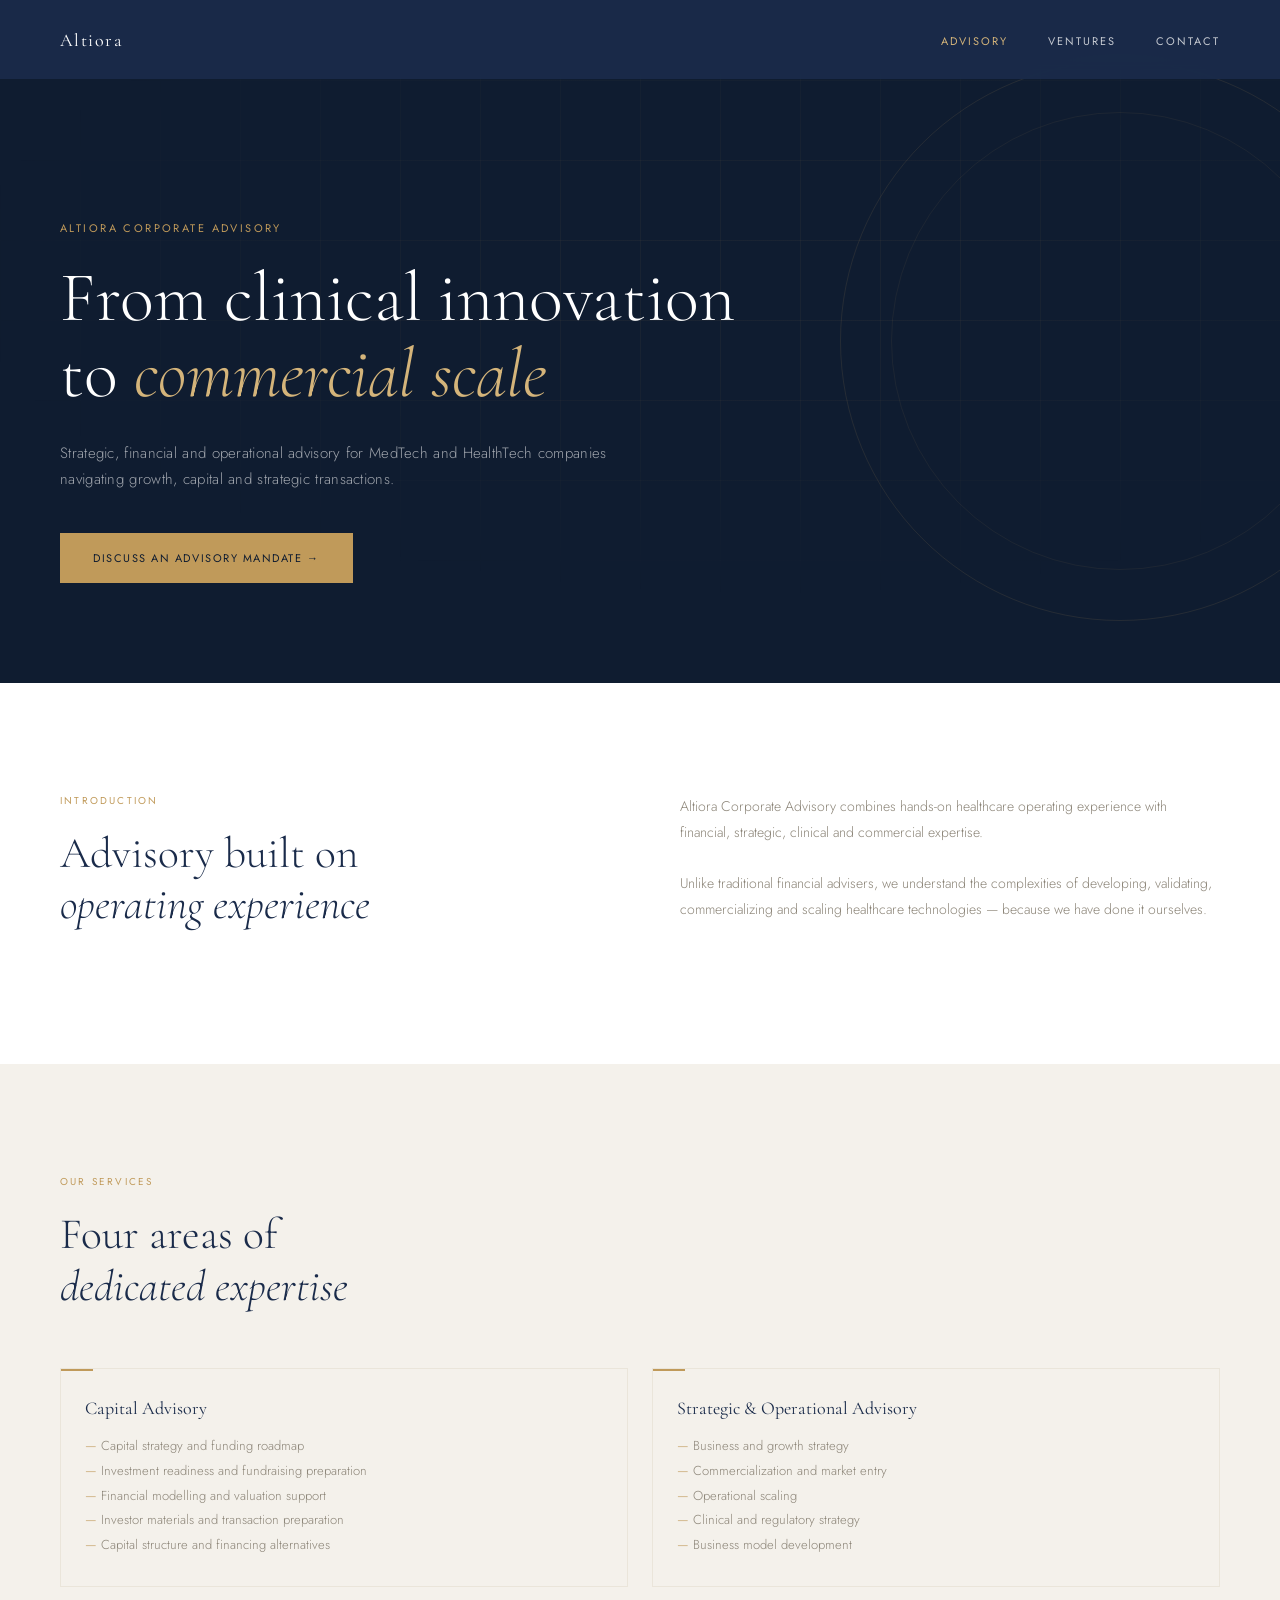
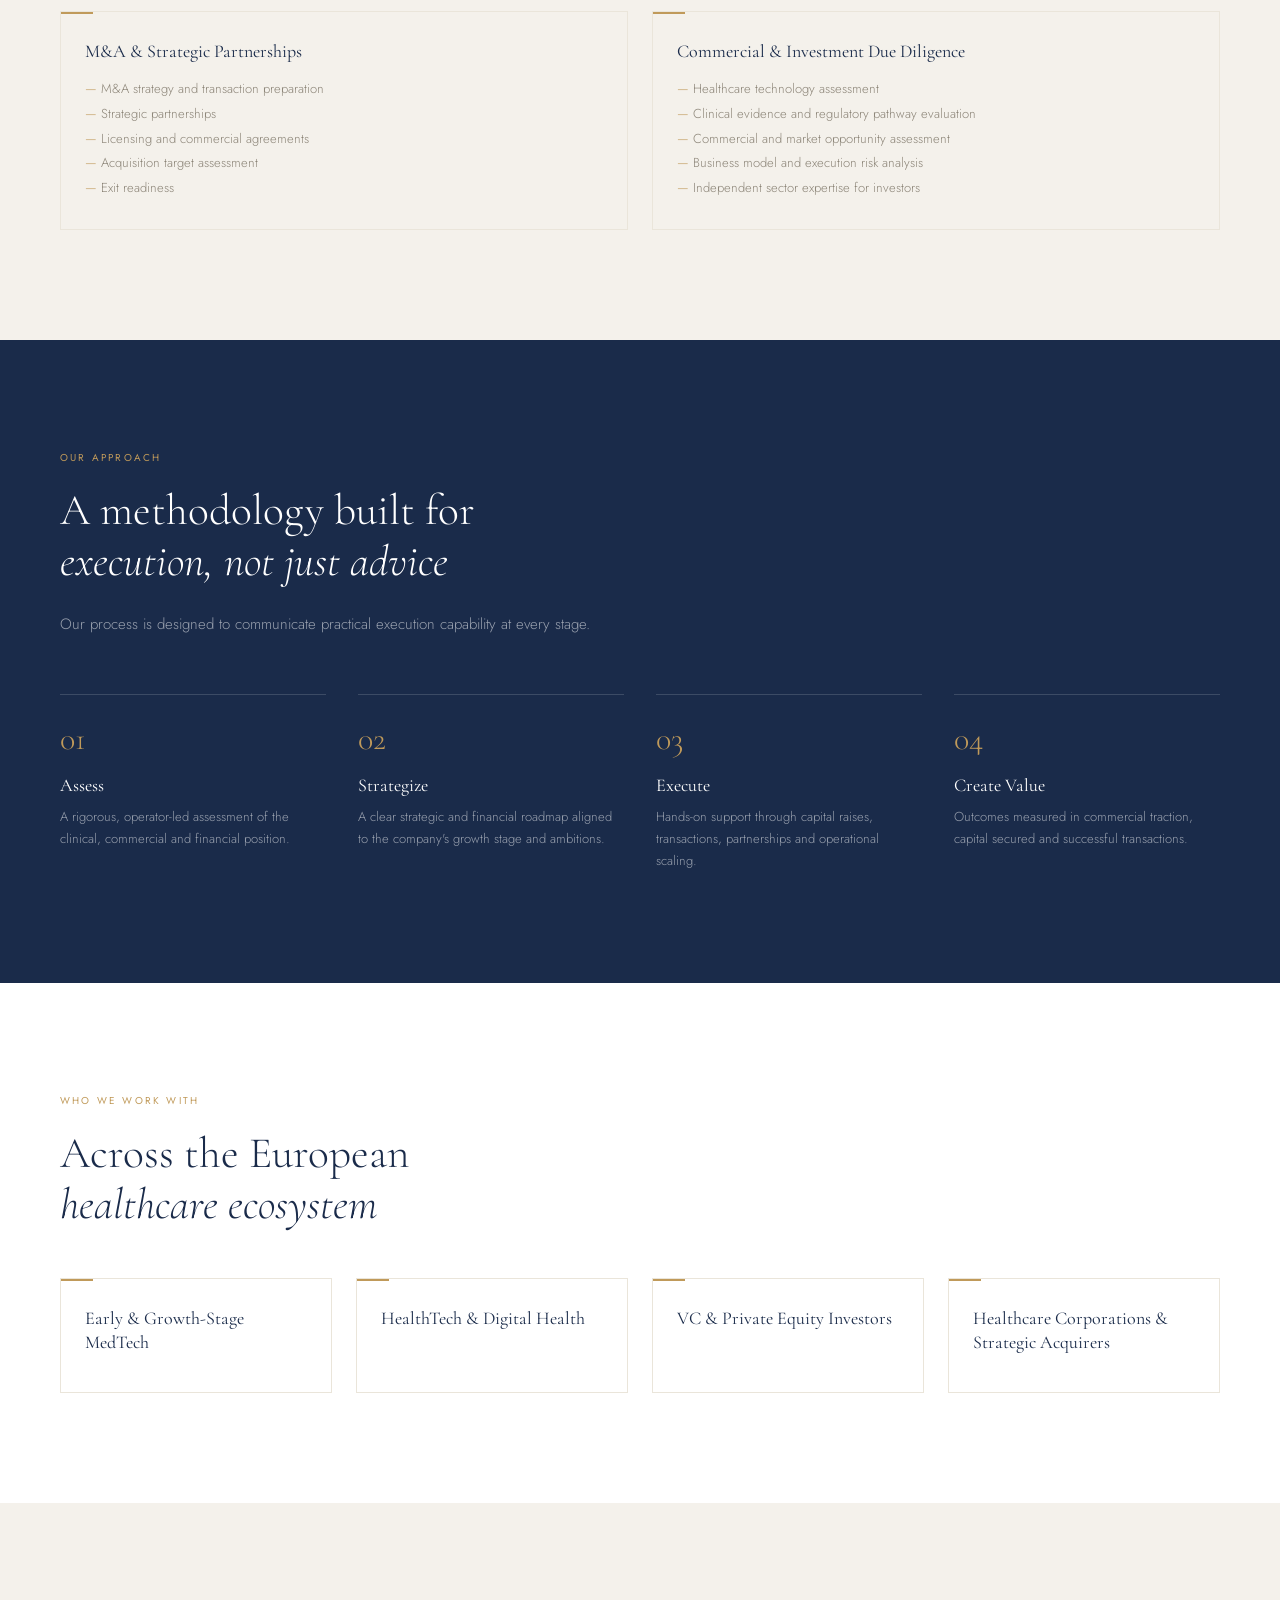
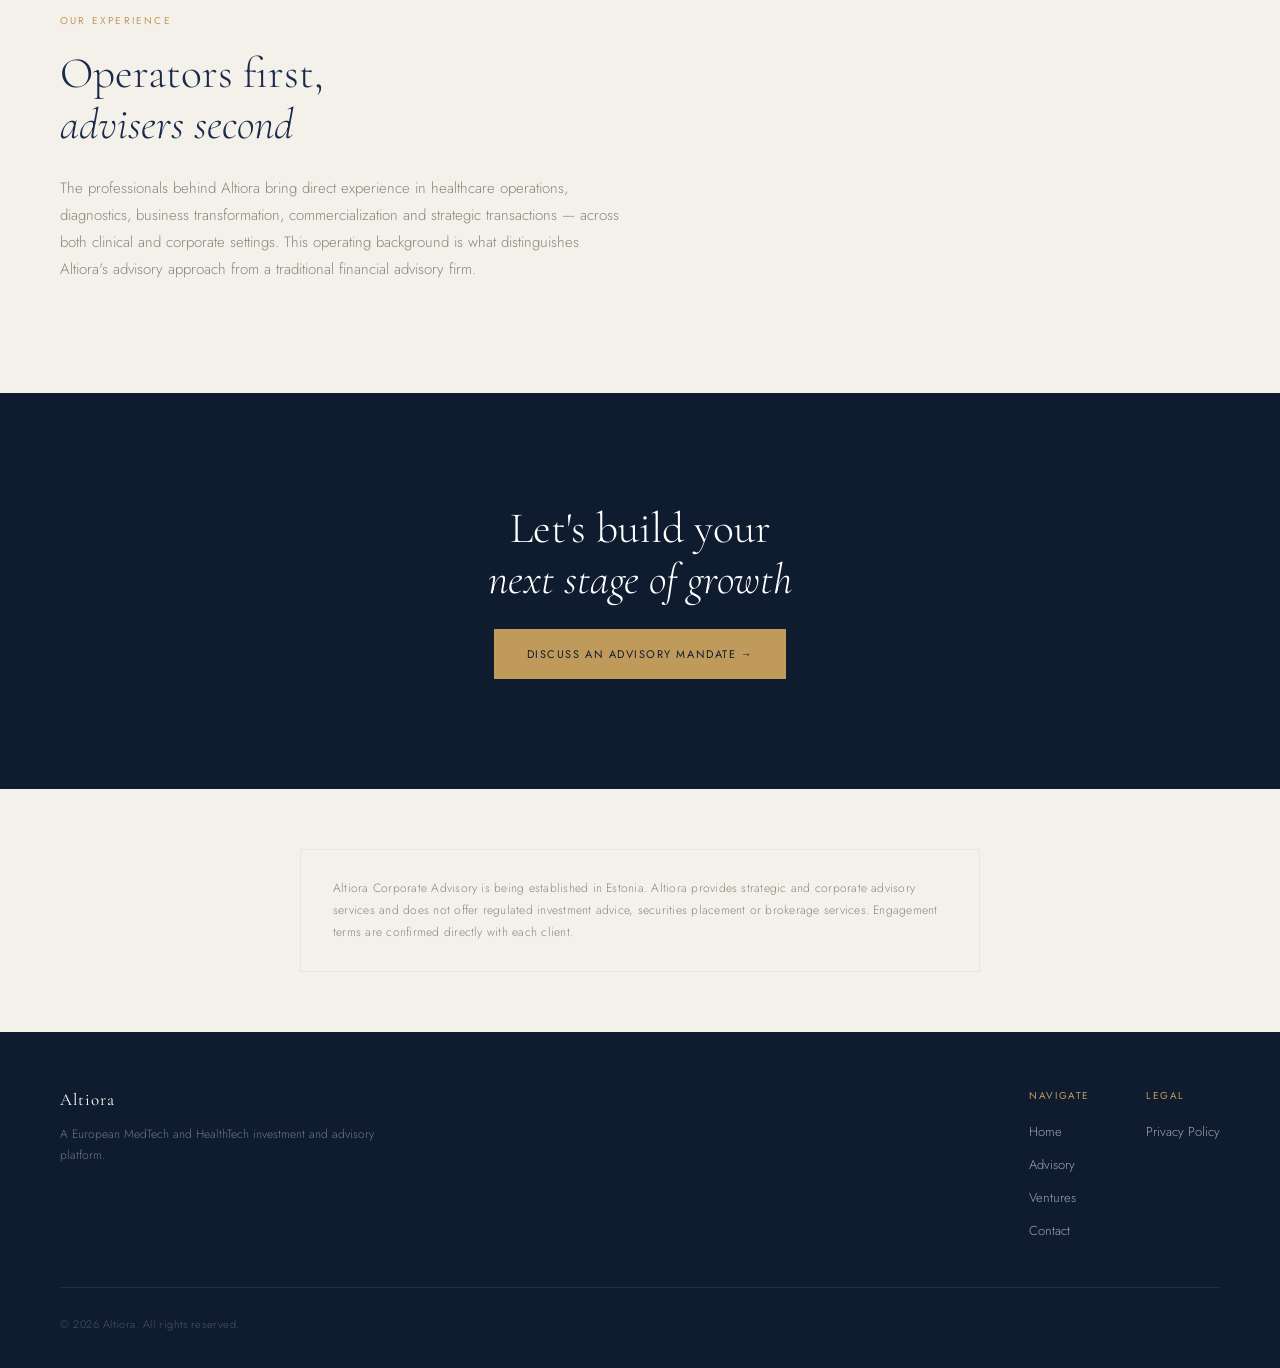
==== advisory/index.html @ f8332849 "Restructure site into unified Altiora platform Transforms the single-page Fund I site into a four-pa" ====
<!DOCTYPE html>
<html lang="en">
<head>
<meta charset="UTF-8">
<meta name="viewport" content="width=device-width, initial-scale=1.0">
<title>Altiora Corporate Advisory — Strategic &amp; Financial Advisory for MedTech</title>
<meta name="description" content="Altiora Corporate Advisory provides strategic, financial and operational advisory to MedTech and HealthTech companies, investors and strategic partners across Europe.">
<meta property="og:title" content="Altiora Corporate Advisory — From Clinical Innovation to Commercial Scale">
<meta property="og:description" content="Strategic, financial and operational advisory for MedTech and HealthTech companies navigating growth, capital and strategic transactions.">
<meta property="og:type" content="website">
<meta property="og:url" content="https://altiora-health.com/advisory/">
<link rel="preconnect" href="https://fonts.googleapis.com">
<link rel="preconnect" href="https://fonts.gstatic.com" crossorigin>
<link href="https://fonts.googleapis.com/css2?family=Cormorant+Garamond:ital,wght@0,300;0,400;0,500;1,300;1,400&family=Jost:wght@300;400;500&display=swap" rel="stylesheet">
<link rel="stylesheet" href="/assets/style.css">
</head>
<body>

<!-- NAV -->
<nav id="nav">
  <a href="/" class="nav-logo">Altiora</a>
  <button class="nav-toggle" id="navToggle" aria-label="Toggle menu" aria-expanded="false">
    <span></span><span></span><span></span>
  </button>
  <ul class="nav-links" id="navLinks">
    <li><a href="/advisory/" class="active">Advisory</a></li>
    <li><a href="/ventures/">Ventures</a></li>
    <li><a href="/contact/">Contact</a></li>
  </ul>
</nav>

<!-- HERO -->
<section class="page-hero">
  <div class="hero-bg-grid"></div>
  <div class="hero-circle"></div>

  <p class="hero-eyebrow">Altiora Corporate Advisory</p>
  <h1 class="hero-title">From clinical innovation<br>to <em>commercial scale</em></h1>
  <p class="hero-subtitle">Strategic, financial and operational advisory for MedTech and HealthTech companies navigating growth, capital and strategic transactions.</p>

  <div class="btn-group fade-up">
    <a href="/contact/?type=advisory" class="btn btn-filled">Discuss an Advisory Mandate →</a>
  </div>
</section>

<!-- INTRO -->
<section id="intro">
  <div class="two-col">
    <div>
      <p class="section-eyebrow fade-up">Introduction</p>
      <h2 class="section-title fade-up">Advisory built on<br><em>operating experience</em></h2>
    </div>
    <div class="fade-up">
      <p style="font-size:14px; font-weight:300; line-height:1.9; color:var(--stone); margin-bottom:24px;">Altiora Corporate Advisory combines hands-on healthcare operating experience with financial, strategic, clinical and commercial expertise.</p>
      <p style="font-size:14px; font-weight:300; line-height:1.9; color:var(--stone);">Unlike traditional financial advisers, we understand the complexities of developing, validating, commercializing and scaling healthcare technologies — because we have done it ourselves.</p>
    </div>
  </div>
</section>

<!-- SERVICES -->
<section id="services" class="section-alt">
  <p class="section-eyebrow fade-up">Our Services</p>
  <h2 class="section-title fade-up">Four areas of<br><em>dedicated expertise</em></h2>

  <div class="cards-grid cols-2" style="margin-top:56px;">
    <div class="card-item fade-up">
      <div class="card-title">Capital Advisory</div>
      <ul class="card-list">
        <li>Capital strategy and funding roadmap</li>
        <li>Investment readiness and fundraising preparation</li>
        <li>Financial modelling and valuation support</li>
        <li>Investor materials and transaction preparation</li>
        <li>Capital structure and financing alternatives</li>
      </ul>
    </div>
    <div class="card-item fade-up">
      <div class="card-title">Strategic &amp; Operational Advisory</div>
      <ul class="card-list">
        <li>Business and growth strategy</li>
        <li>Commercialization and market entry</li>
        <li>Operational scaling</li>
        <li>Clinical and regulatory strategy</li>
        <li>Business model development</li>
      </ul>
    </div>
    <div class="card-item fade-up">
      <div class="card-title">M&amp;A &amp; Strategic Partnerships</div>
      <ul class="card-list">
        <li>M&amp;A strategy and transaction preparation</li>
        <li>Strategic partnerships</li>
        <li>Licensing and commercial agreements</li>
        <li>Acquisition target assessment</li>
        <li>Exit readiness</li>
      </ul>
    </div>
    <div class="card-item fade-up">
      <div class="card-title">Commercial &amp; Investment Due Diligence</div>
      <ul class="card-list">
        <li>Healthcare technology assessment</li>
        <li>Clinical evidence and regulatory pathway evaluation</li>
        <li>Commercial and market opportunity assessment</li>
        <li>Business model and execution risk analysis</li>
        <li>Independent sector expertise for investors</li>
      </ul>
    </div>
  </div>
</section>

<!-- APPROACH -->
<section id="approach" class="section-navy">
  <p class="section-eyebrow fade-up">Our Approach</p>
  <h2 class="section-title fade-up">A methodology built for<br><em>execution, not just advice</em></h2>
  <p class="section-lead fade-up">Our process is designed to communicate practical execution capability at every stage.</p>

  <div class="process-grid">
    <div class="process-step fade-up" style="border-color:rgba(255,255,255,0.15);">
      <span class="process-num">01</span>
      <div class="process-title" style="color:var(--white);">Assess</div>
      <div class="process-body" style="color:rgba(255,255,255,0.55);">A rigorous, operator-led assessment of the clinical, commercial and financial position.</div>
    </div>
    <div class="process-step fade-up" style="border-color:rgba(255,255,255,0.15);">
      <span class="process-num">02</span>
      <div class="process-title" style="color:var(--white);">Strategize</div>
      <div class="process-body" style="color:rgba(255,255,255,0.55);">A clear strategic and financial roadmap aligned to the company's growth stage and ambitions.</div>
    </div>
    <div class="process-step fade-up" style="border-color:rgba(255,255,255,0.15);">
      <span class="process-num">03</span>
      <div class="process-title" style="color:var(--white);">Execute</div>
      <div class="process-body" style="color:rgba(255,255,255,0.55);">Hands-on support through capital raises, transactions, partnerships and operational scaling.</div>
    </div>
    <div class="process-step fade-up" style="border-color:rgba(255,255,255,0.15);">
      <span class="process-num">04</span>
      <div class="process-title" style="color:var(--white);">Create Value</div>
      <div class="process-body" style="color:rgba(255,255,255,0.55);">Outcomes measured in commercial traction, capital secured and successful transactions.</div>
    </div>
  </div>
</section>

<!-- WHO WE WORK WITH -->
<section id="who">
  <p class="section-eyebrow fade-up">Who We Work With</p>
  <h2 class="section-title fade-up">Across the European<br><em>healthcare ecosystem</em></h2>

  <div class="cards-grid cols-4">
    <div class="card-item fade-up">
      <div class="card-title">Early &amp; Growth-Stage MedTech</div>
    </div>
    <div class="card-item fade-up">
      <div class="card-title">HealthTech &amp; Digital Health</div>
    </div>
    <div class="card-item fade-up">
      <div class="card-title">VC &amp; Private Equity Investors</div>
    </div>
    <div class="card-item fade-up">
      <div class="card-title">Healthcare Corporations &amp; Strategic Acquirers</div>
    </div>
  </div>
</section>

<!-- EXPERIENCE -->
<section id="experience" class="section-alt">
  <p class="section-eyebrow fade-up">Our Experience</p>
  <h2 class="section-title fade-up">Operators first,<br><em>advisers second</em></h2>
  <p class="section-lead fade-up" style="margin-bottom:0;">The professionals behind Altiora bring direct experience in healthcare operations, diagnostics, business transformation, commercialization and strategic transactions — across both clinical and corporate settings. This operating background is what distinguishes Altiora's advisory approach from a traditional financial advisory firm.</p>
</section>

<!-- CLOSING CTA -->
<section id="cta" class="section-navy-deep section-head-center">
  <h2 class="section-title fade-up">Let's build your<br><em>next stage of growth</em></h2>
  <div class="fade-up" style="display:flex; justify-content:center; margin-top:8px;">
    <a href="/contact/?type=advisory" class="btn btn-filled">Discuss an Advisory Mandate →</a>
  </div>
</section>

<!-- LEGAL NOTICE -->
<section class="section-alt" style="padding-top:60px; padding-bottom:60px;">
  <div class="notice-box on-light fade-up" style="margin:0 auto;">
    <p>Altiora Corporate Advisory is being established in Estonia. Altiora provides strategic and corporate advisory services and does not offer regulated investment advice, securities placement or brokerage services. Engagement terms are confirmed directly with each client.</p>
  </div>
</section>

<!-- FOOTER -->
<footer>
  <div class="footer-top">
    <div class="footer-brand">
      <a href="/" class="footer-logo">Altiora</a>
      <p class="footer-tagline">A European MedTech and HealthTech investment and advisory platform.</p>
    </div>
    <div class="footer-links">
      <div class="footer-col">
        <h4>Navigate</h4>
        <ul>
          <li><a href="/">Home</a></li>
          <li><a href="/advisory/">Advisory</a></li>
          <li><a href="/ventures/">Ventures</a></li>
          <li><a href="/contact/">Contact</a></li>
        </ul>
      </div>
      <div class="footer-col">
        <h4>Legal</h4>
        <ul>
          <li><a href="/contact/#privacy">Privacy Policy</a></li>
        </ul>
      </div>
    </div>
  </div>
  <div class="footer-bottom">
    <div class="footer-copy">© 2026 Altiora. All rights reserved.</div>
  </div>
</footer>

<script src="/assets/main.js"></script>
</body>
</html>
---- assets/style.css ----
/* ───────────────────────────────────────────────
   ALTIORA — Shared Design System
   Preserved from the original Fund I site.
   Used across all pages: /, /advisory, /ventures, /contact
   ─────────────────────────────────────────────── */

*, *::before, *::after { box-sizing: border-box; margin: 0; padding: 0; }

:root {
  --navy:       #1A2B4A;
  --navy-deep:  #0F1C30;
  --navy-mid:   #243559;
  --gold:       #C09A5A;
  --gold-light: #D4B47A;
  --cream:      #F4F1EB;
  --cream-dark: #EAE5DA;
  --stone:      #8C8578;
  --white:      #FFFFFF;
  --text-body:  #2C2C2A;
}

html { scroll-behavior: smooth; }

body {
  font-family: 'Jost', sans-serif;
  font-weight: 300;
  color: var(--text-body);
  background: var(--white);
  overflow-x: hidden;
}

a { color: inherit; }

/* ─── NAV ─── */
nav {
  position: fixed;
  top: 0; left: 0; right: 0;
  z-index: 100;
  display: flex;
  justify-content: space-between;
  align-items: center;
  padding: 28px 60px;
  background: rgba(26, 43, 74, 0.97);
  backdrop-filter: blur(8px);
  transition: background 0.4s, padding 0.4s;
}
nav.transparent-top { background: transparent; }
nav.transparent-top.scrolled { background: rgba(26, 43, 74, 0.97); }
nav.scrolled {
  padding: 18px 60px;
}
.nav-logo {
  font-family: 'Cormorant Garamond', serif;
  font-weight: 400;
  font-size: 18px;
  letter-spacing: 0.08em;
  color: var(--white);
  text-decoration: none;
  white-space: nowrap;
}
.nav-logo span {
  color: var(--gold);
}
.nav-links {
  display: flex;
  align-items: center;
  gap: 40px;
  list-style: none;
}
.nav-links a {
  font-size: 11px;
  font-weight: 400;
  letter-spacing: 0.18em;
  text-transform: uppercase;
  color: rgba(255,255,255,0.75);
  text-decoration: none;
  transition: color 0.2s;
}
.nav-links a:hover,
.nav-links a.active { color: var(--gold-light); }

.nav-toggle {
  display: none;
  flex-direction: column;
  gap: 5px;
  background: none;
  border: none;
  cursor: pointer;
  padding: 6px;
}
.nav-toggle span {
  width: 22px;
  height: 1px;
  background: var(--white);
  display: block;
}

/* ─── HERO (interior pages) ─── */
.page-hero {
  position: relative;
  background: var(--navy-deep);
  padding: 220px 60px 100px;
  overflow: hidden;
}
.page-hero .hero-bg-grid {
  position: absolute;
  inset: 0;
  background-image:
    linear-gradient(rgba(192,154,90,0.06) 1px, transparent 1px),
    linear-gradient(90deg, rgba(192,154,90,0.06) 1px, transparent 1px);
  background-size: 80px 80px;
  mask-image: radial-gradient(ellipse 80% 60% at 60% 40%, black 20%, transparent 80%);
}
.page-hero .hero-circle {
  position: absolute;
  right: -120px;
  top: 50%;
  transform: translateY(-50%);
  width: 560px;
  height: 560px;
  border-radius: 50%;
  border: 1px solid rgba(192,154,90,0.12);
  pointer-events: none;
}
.page-hero .hero-circle::after {
  content: '';
  position: absolute;
  inset: 50px;
  border-radius: 50%;
  border: 1px solid rgba(192,154,90,0.08);
}

.hero-eyebrow {
  position: relative;
  font-size: 11px;
  font-weight: 400;
  letter-spacing: 0.22em;
  text-transform: uppercase;
  color: var(--gold);
  margin-bottom: 24px;
}

.hero-title {
  position: relative;
  font-family: 'Cormorant Garamond', serif;
  font-weight: 300;
  font-size: clamp(44px, 5.5vw, 80px);
  line-height: 1.08;
  color: var(--white);
  max-width: 820px;
  margin-bottom: 28px;
}
.hero-title em {
  font-style: italic;
  color: var(--gold-light);
}

.hero-subtitle {
  position: relative;
  font-size: 15px;
  font-weight: 300;
  letter-spacing: 0.02em;
  line-height: 1.75;
  color: rgba(255,255,255,0.6);
  max-width: 560px;
  margin-bottom: 40px;
}

.hero-stats {
  position: relative;
  display: flex;
  gap: 48px;
  flex-wrap: wrap;
  border-top: 1px solid rgba(255,255,255,0.1);
  padding-top: 36px;
  max-width: 640px;
}
.stat-num {
  font-family: 'Cormorant Garamond', serif;
  font-weight: 400;
  font-size: 26px;
  color: var(--white);
  letter-spacing: 0.02em;
}
.stat-label {
  font-size: 10px;
  font-weight: 400;
  letter-spacing: 0.16em;
  text-transform: uppercase;
  color: var(--gold);
  margin-top: 4px;
}

/* ─── FULLSCREEN HOME HERO ─── */
#hero {
  position: relative;
  background: var(--navy-deep);
  overflow: hidden;
}
#hero.full {
  height: 100vh;
  min-height: 680px;
  display: flex;
  flex-direction: column;
  justify-content: flex-end;
  padding: 0 60px 80px;
}
#hero .hero-bg-grid {
  position: absolute;
  inset: 0;
  background-image:
    linear-gradient(rgba(192,154,90,0.06) 1px, transparent 1px),
    linear-gradient(90deg, rgba(192,154,90,0.06) 1px, transparent 1px);
  background-size: 80px 80px;
  mask-image: radial-gradient(ellipse 80% 60% at 60% 40%, black 20%, transparent 80%);
}
#hero .hero-circle {
  position: absolute;
  right: -120px;
  top: 50%;
  transform: translateY(-50%);
  width: 680px;
  height: 680px;
  border-radius: 50%;
  border: 1px solid rgba(192,154,90,0.12);
  pointer-events: none;
}
#hero .hero-circle::after {
  content: '';
  position: absolute;
  inset: 60px;
  border-radius: 50%;
  border: 1px solid rgba(192,154,90,0.08);
}
#hero.full .hero-eyebrow,
#hero.full .hero-title,
#hero.full .hero-subtitle,
#hero.full .btn-group { position: relative; }
.hero-scroll {
  position: absolute;
  bottom: 36px;
  right: 60px;
  display: flex;
  align-items: center;
  gap: 12px;
  font-size: 10px;
  letter-spacing: 0.18em;
  text-transform: uppercase;
  color: rgba(255,255,255,0.35);
  writing-mode: vertical-rl;
}
.hero-scroll::before {
  content: '';
  display: block;
  width: 1px;
  height: 48px;
  background: var(--gold);
  opacity: 0.4;
}

/* ─── BUTTONS ─── */
.btn-group {
  position: relative;
  display: flex;
  gap: 20px;
  flex-wrap: wrap;
}
.btn {
  display: inline-flex;
  align-items: center;
  gap: 10px;
  padding: 16px 32px;
  font-family: 'Jost', sans-serif;
  font-size: 11px;
  font-weight: 400;
  letter-spacing: 0.14em;
  text-transform: uppercase;
  text-decoration: none;
  border: 1px solid var(--gold);
  transition: background 0.25s, color 0.25s, border-color 0.25s;
  cursor: pointer;
  background: transparent;
}
.btn-filled {
  background: var(--gold);
  color: var(--navy-deep);
}
.btn-filled:hover { background: var(--gold-light); }
.btn-outline {
  color: var(--white);
}
.btn-outline:hover { background: rgba(192,154,90,0.12); }
.btn-dark {
  border-color: var(--navy);
  color: var(--navy);
}
.btn-dark:hover { background: var(--navy); color: var(--white); }

/* ─── SECTIONS ─── */
section {
  padding: 110px 60px;
}
.section-alt { background: var(--cream); }
.section-navy { background: var(--navy); color: var(--white); }
.section-navy-deep { background: var(--navy-deep); color: var(--white); }
.section-navy .section-title,
.section-navy-deep .section-title { color: var(--white); }
.section-navy .section-lead,
.section-navy-deep .section-lead { color: rgba(255,255,255,0.55); }

.section-eyebrow {
  font-size: 10px;
  font-weight: 400;
  letter-spacing: 0.22em;
  text-transform: uppercase;
  color: var(--gold);
  margin-bottom: 20px;
}

.section-title {
  font-family: 'Cormorant Garamond', serif;
  font-weight: 300;
  font-size: clamp(32px, 3.4vw, 50px);
  line-height: 1.18;
  color: var(--navy);
  max-width: 720px;
  margin-bottom: 24px;
}
.section-title em { font-style: italic; }

.section-lead {
  font-size: 15px;
  font-weight: 300;
  line-height: 1.8;
  color: var(--stone);
  max-width: 560px;
  margin-bottom: 56px;
}

.section-head-center { text-align: center; }
.section-head-center .section-title,
.section-head-center .section-lead {
  margin-left: auto;
  margin-right: auto;
}

/* ─── TWO-COL LAYOUT ─── */
.two-col {
  display: grid;
  grid-template-columns: 1fr 1fr;
  gap: 80px;
  align-items: start;
}

/* ─── GOLD RULE ─── */
.gold-rule {
  width: 40px;
  height: 1px;
  background: var(--gold);
  margin-bottom: 40px;
}

/* ─── PILLARS (3-up dark grid) ─── */
.pillars-grid {
  display: grid;
  grid-template-columns: repeat(3, 1fr);
  gap: 1px;
  background: rgba(255,255,255,0.1);
  margin-top: 60px;
  border: 1px solid rgba(255,255,255,0.1);
}
.pillar {
  padding: 40px 32px;
  background: var(--navy);
  transition: background 0.3s;
}
.pillar:hover { background: var(--navy-mid); }
.pillar-num {
  font-family: 'Cormorant Garamond', serif;
  font-size: 11px;
  font-weight: 400;
  letter-spacing: 0.2em;
  color: var(--gold);
  margin-bottom: 20px;
}
.pillar-title {
  font-family: 'Cormorant Garamond', serif;
  font-weight: 400;
  font-size: 20px;
  color: var(--white);
  margin-bottom: 12px;
  line-height: 1.3;
}
.pillar-body {
  font-size: 13px;
  font-weight: 300;
  line-height: 1.75;
  color: rgba(255,255,255,0.5);
}

/* ─── LIGHT CARDS GRID (themes etc) ─── */
.cards-grid {
  display: grid;
  grid-template-columns: repeat(5, 1fr);
  gap: 24px;
  margin-top: 48px;
}
.cards-grid.cols-2 { grid-template-columns: repeat(2, 1fr); }
.cards-grid.cols-3 { grid-template-columns: repeat(3, 1fr); }
.cards-grid.cols-4 { grid-template-columns: repeat(4, 1fr); }
.card-item {
  padding: 28px 24px;
  border: 1px solid var(--cream-dark);
  position: relative;
}
.card-item::before {
  content: '';
  position: absolute;
  top: 0; left: 0;
  width: 32px;
  height: 2px;
  background: var(--gold);
}
.card-title {
  font-family: 'Cormorant Garamond', serif;
  font-weight: 400;
  font-size: 18px;
  color: var(--navy);
  line-height: 1.3;
  margin-bottom: 10px;
}
.card-body {
  font-size: 13px;
  font-weight: 300;
  line-height: 1.7;
  color: var(--stone);
}
.card-list {
  list-style: none;
  margin-top: 14px;
}
.card-list li {
  font-size: 13px;
  font-weight: 300;
  line-height: 1.9;
  color: var(--stone);
  padding-left: 16px;
  position: relative;
}
.card-list li::before {
  content: '—';
  position: absolute;
  left: 0;
  color: var(--gold);
}

/* ─── BUSINESS SPLIT CARDS (home) ─── */
.business-split {
  display: grid;
  grid-template-columns: 1fr 1fr;
  gap: 1px;
  background: var(--cream-dark);
  margin-top: 60px;
  border: 1px solid var(--cream-dark);
}
.business-card {
  background: var(--white);
  padding: 56px 48px;
  display: flex;
  flex-direction: column;
}
.business-card.dark {
  background: var(--navy);
  color: var(--white);
}
.business-tag {
  font-size: 10px;
  font-weight: 400;
  letter-spacing: 0.2em;
  text-transform: uppercase;
  color: var(--gold);
  margin-bottom: 20px;
}
.business-title {
  font-family: 'Cormorant Garamond', serif;
  font-weight: 400;
  font-size: 30px;
  color: var(--navy);
  margin-bottom: 18px;
  line-height: 1.2;
}
.business-card.dark .business-title { color: var(--white); }
.business-body {
  font-size: 14px;
  font-weight: 300;
  line-height: 1.85;
  color: var(--stone);
  margin-bottom: 32px;
  flex-grow: 1;
}
.business-card.dark .business-body { color: rgba(255,255,255,0.6); }
.business-link {
  font-size: 11px;
  font-weight: 400;
  letter-spacing: 0.14em;
  text-transform: uppercase;
  color: var(--navy);
  text-decoration: none;
  display: inline-flex;
  align-items: center;
  gap: 8px;
  border-bottom: 1px solid var(--gold);
  padding-bottom: 6px;
  width: fit-content;
  transition: gap 0.25s, color 0.25s;
}
.business-link:hover { gap: 14px; color: var(--gold); }
.business-card.dark .business-link { color: var(--white); }
.business-card.dark .business-link:hover { color: var(--gold-light); }

/* ─── STAKEHOLDER LIST ─── */
.stakeholder-grid {
  display: grid;
  grid-template-columns: repeat(2, 1fr);
  gap: 1px;
  background: rgba(255,255,255,0.1);
  margin-top: 56px;
  border: 1px solid rgba(255,255,255,0.1);
}
.stakeholder-item {
  padding: 32px 36px;
  background: var(--navy-deep);
  display: flex;
  align-items: center;
  gap: 20px;
}
.stakeholder-num {
  font-family: 'Cormorant Garamond', serif;
  font-size: 22px;
  font-weight: 300;
  color: var(--gold);
  flex-shrink: 0;
}
.stakeholder-label {
  font-size: 14px;
  font-weight: 300;
  color: rgba(255,255,255,0.8);
  line-height: 1.5;
}

/* ─── PROCESS STEPS ─── */
.process-grid {
  display: grid;
  grid-template-columns: repeat(4, 1fr);
  gap: 32px;
  margin-top: 56px;
}
.process-step {
  position: relative;
  padding-top: 24px;
  border-top: 1px solid var(--cream-dark);
}
.process-num {
  font-family: 'Cormorant Garamond', serif;
  font-size: 32px;
  font-weight: 300;
  color: var(--gold);
  margin-bottom: 16px;
  display: block;
}
.process-title {
  font-family: 'Cormorant Garamond', serif;
  font-size: 18px;
  font-weight: 400;
  color: var(--navy);
  margin-bottom: 10px;
}
.process-body {
  font-size: 13px;
  font-weight: 300;
  line-height: 1.7;
  color: var(--stone);
}

/* ─── TERMS TABLE ─── */
.terms-table {
  width: 100%;
  max-width: 680px;
  border-collapse: collapse;
  margin-top: 48px;
}
.terms-table tr {
  border-bottom: 1px solid rgba(255,255,255,0.08);
}
.terms-table tr:first-child {
  border-top: 1px solid rgba(255,255,255,0.08);
}
.terms-table td {
  padding: 18px 0;
  font-size: 14px;
  font-weight: 300;
  vertical-align: top;
}
.terms-table td:first-child {
  width: 44%;
  font-size: 10px;
  letter-spacing: 0.16em;
  text-transform: uppercase;
  color: var(--gold);
  padding-right: 32px;
}
.terms-table td:last-child {
  color: rgba(255,255,255,0.8);
  letter-spacing: 0.02em;
}

/* ─── NOTICE BOX ─── */
.notice-box {
  margin-top: 40px;
  padding: 28px 32px;
  border: 1px solid rgba(255,255,255,0.15);
  background: rgba(255,255,255,0.03);
  max-width: 680px;
}
.notice-box p {
  font-size: 12px;
  font-weight: 300;
  line-height: 1.8;
  color: rgba(255,255,255,0.55);
  letter-spacing: 0.02em;
}
.notice-box.on-light {
  border-color: var(--cream-dark);
  background: var(--cream);
}
.notice-box.on-light p { color: var(--stone); }

/* ─── CONTACT BLOCK ─── */
.contact-block {
  display: inline-block;
  margin-top: 16px;
  padding: 40px 60px;
  background: var(--navy);
  text-align: left;
}
.contact-name {
  font-family: 'Cormorant Garamond', serif;
  font-size: 22px;
  font-weight: 400;
  color: var(--white);
  margin-bottom: 4px;
}
.contact-role {
  font-size: 11px;
  font-weight: 400;
  letter-spacing: 0.16em;
  text-transform: uppercase;
  color: var(--gold);
  margin-bottom: 20px;
}
.contact-detail {
  font-size: 13px;
  font-weight: 300;
  color: rgba(255,255,255,0.6);
  line-height: 2;
}
.contact-detail a {
  color: var(--gold-light);
  text-decoration: none;
  transition: color 0.2s;
}
.contact-detail a:hover { color: var(--white); }

.contact-note {
  margin-top: 40px;
  font-size: 11px;
  font-weight: 300;
  letter-spacing: 0.05em;
  color: var(--stone);
  font-style: italic;
}

/* ─── CONTACT FORM ─── */
.form-wrap {
  max-width: 640px;
  margin: 0 auto;
}
.enquiry-types {
  display: grid;
  grid-template-columns: repeat(3, 1fr);
  gap: 14px;
  margin-bottom: 40px;
}
.enquiry-option {
  position: relative;
}
.enquiry-option input {
  position: absolute;
  opacity: 0;
  inset: 0;
  cursor: pointer;
  margin: 0;
}
.enquiry-option label {
  display: block;
  padding: 20px 16px;
  text-align: center;
  border: 1px solid var(--cream-dark);
  font-size: 12px;
  font-weight: 400;
  letter-spacing: 0.04em;
  color: var(--navy);
  cursor: pointer;
  transition: border-color 0.2s, background 0.2s;
}
.enquiry-option input:checked + label {
  border-color: var(--gold);
  background: var(--cream);
  color: var(--navy);
}
.enquiry-option input:focus-visible + label {
  outline: 2px solid var(--gold);
  outline-offset: 2px;
}

.form-row { margin-bottom: 26px; text-align: left; }
.form-row label {
  display: block;
  font-size: 11px;
  font-weight: 400;
  letter-spacing: 0.1em;
  text-transform: uppercase;
  color: var(--stone);
  margin-bottom: 10px;
}
.form-row input,
.form-row textarea {
  width: 100%;
  border: none;
  border-bottom: 1px solid var(--cream-dark);
  background: transparent;
  padding: 10px 2px;
  font-family: 'Jost', sans-serif;
  font-size: 15px;
  font-weight: 300;
  color: var(--text-body);
  transition: border-color 0.2s;
}
.form-row textarea { resize: vertical; min-height: 100px; }
.form-row input:focus,
.form-row textarea:focus {
  outline: none;
  border-color: var(--gold);
}
.form-row.has-error input,
.form-row.has-error textarea { border-color: #B3402C; }
.form-error {
  display: none;
  font-size: 11px;
  color: #B3402C;
  margin-top: 8px;
  letter-spacing: 0.02em;
}
.form-row.has-error .form-error { display: block; }

.form-honeypot { position: absolute; left: -9999px; opacity: 0; height: 0; }

.form-privacy {
  font-size: 11px;
  font-weight: 300;
  line-height: 1.8;
  color: var(--stone);
  margin: 28px 0 36px;
}

.form-status {
  display: none;
  margin-top: 28px;
  padding: 20px 24px;
  font-size: 13px;
  font-weight: 300;
  line-height: 1.7;
}
.form-status.success {
  display: block;
  background: var(--cream);
  border: 1px solid var(--gold);
  color: var(--navy);
}
.form-status.error {
  display: block;
  background: #FBEAE6;
  border: 1px solid #B3402C;
  color: #7A2B1C;
}

/* ─── FOOTER ─── */
footer {
  background: var(--navy-deep);
  padding: 56px 60px 36px;
}
.footer-top {
  display: flex;
  justify-content: space-between;
  align-items: flex-start;
  flex-wrap: wrap;
  gap: 40px;
  padding-bottom: 36px;
  border-bottom: 1px solid rgba(255,255,255,0.08);
  margin-bottom: 28px;
}
.footer-brand {
  max-width: 320px;
}
.footer-logo {
  font-family: 'Cormorant Garamond', serif;
  font-size: 17px;
  font-weight: 400;
  color: var(--white);
  letter-spacing: 0.06em;
  text-decoration: none;
  display: inline-block;
  margin-bottom: 14px;
}
.footer-logo span { color: var(--gold); }
.footer-tagline {
  font-size: 12px;
  font-weight: 300;
  line-height: 1.7;
  color: rgba(255,255,255,0.4);
}
.footer-links {
  display: flex;
  gap: 56px;
  flex-wrap: wrap;
}
.footer-col h4 {
  font-size: 10px;
  font-weight: 400;
  letter-spacing: 0.16em;
  text-transform: uppercase;
  color: var(--gold);
  margin-bottom: 16px;
}
.footer-col ul { list-style: none; }
.footer-col li { margin-bottom: 10px; }
.footer-col a {
  font-size: 13px;
  font-weight: 300;
  color: rgba(255,255,255,0.6);
  text-decoration: none;
  transition: color 0.2s;
}
.footer-col a:hover { color: var(--gold-light); }

.footer-bottom {
  display: flex;
  justify-content: space-between;
  align-items: center;
  flex-wrap: wrap;
  gap: 12px;
}
.footer-copy {
  font-size: 11px;
  font-weight: 300;
  color: rgba(255,255,255,0.25);
  letter-spacing: 0.05em;
}
.footer-conf {
  font-size: 10px;
  font-weight: 300;
  letter-spacing: 0.12em;
  text-transform: uppercase;
  color: rgba(192,154,90,0.4);
  text-align: right;
}

/* ─── ANIMATIONS ─── */
.fade-up {
  opacity: 0;
  transform: translateY(28px);
  transition: opacity 0.7s ease, transform 0.7s ease;
}
.fade-up.visible {
  opacity: 1;
  transform: none;
}
.fade-up:nth-child(2) { transition-delay: 0.1s; }
.fade-up:nth-child(3) { transition-delay: 0.2s; }
.fade-up:nth-child(4) { transition-delay: 0.3s; }
.fade-up:nth-child(5) { transition-delay: 0.4s; }

/* ─── RESPONSIVE ─── */
@media (max-width: 980px) {
  .two-col { grid-template-columns: 1fr; gap: 48px; }
  .pillars-grid { grid-template-columns: 1fr; }
  .cards-grid { grid-template-columns: 1fr 1fr; }
  .cards-grid.cols-4 { grid-template-columns: 1fr 1fr; }
  .business-split { grid-template-columns: 1fr; }
  .stakeholder-grid { grid-template-columns: 1fr; }
  .process-grid { grid-template-columns: 1fr 1fr; }
  .footer-links { gap: 36px; }
}
@media (max-width: 900px) {
  nav, section, footer { padding-left: 28px; padding-right: 28px; }
  .page-hero { padding: 160px 28px 72px; }
  #hero.full { padding: 0 28px 64px; }
  .hero-stats { gap: 28px; }
  .hero-circle { display: none; }
}
@media (max-width: 720px) {
  .nav-links {
    display: none;
    position: absolute;
    top: 100%;
    left: 0;
    right: 0;
    flex-direction: column;
    align-items: flex-start;
    gap: 0;
    background: var(--navy-deep);
    padding: 8px 28px 24px;
    border-top: 1px solid rgba(255,255,255,0.08);
  }
  .nav-links.open { display: flex; }
  .nav-links li { width: 100%; padding: 14px 0; border-bottom: 1px solid rgba(255,255,255,0.06); }
  .nav-toggle { display: flex; }
}
@media (max-width: 560px) {
  .cards-grid { grid-template-columns: 1fr; }
  .cards-grid.cols-4 { grid-template-columns: 1fr; }
  .hero-stats { flex-direction: column; gap: 20px; }
  .contact-block { padding: 32px 28px; }
  .enquiry-types { grid-template-columns: 1fr; }
  .process-grid { grid-template-columns: 1fr; }
  .footer-top { flex-direction: column; }
  .footer-bottom { flex-direction: column; align-items: flex-start; }
  .footer-conf { text-align: left; }
}
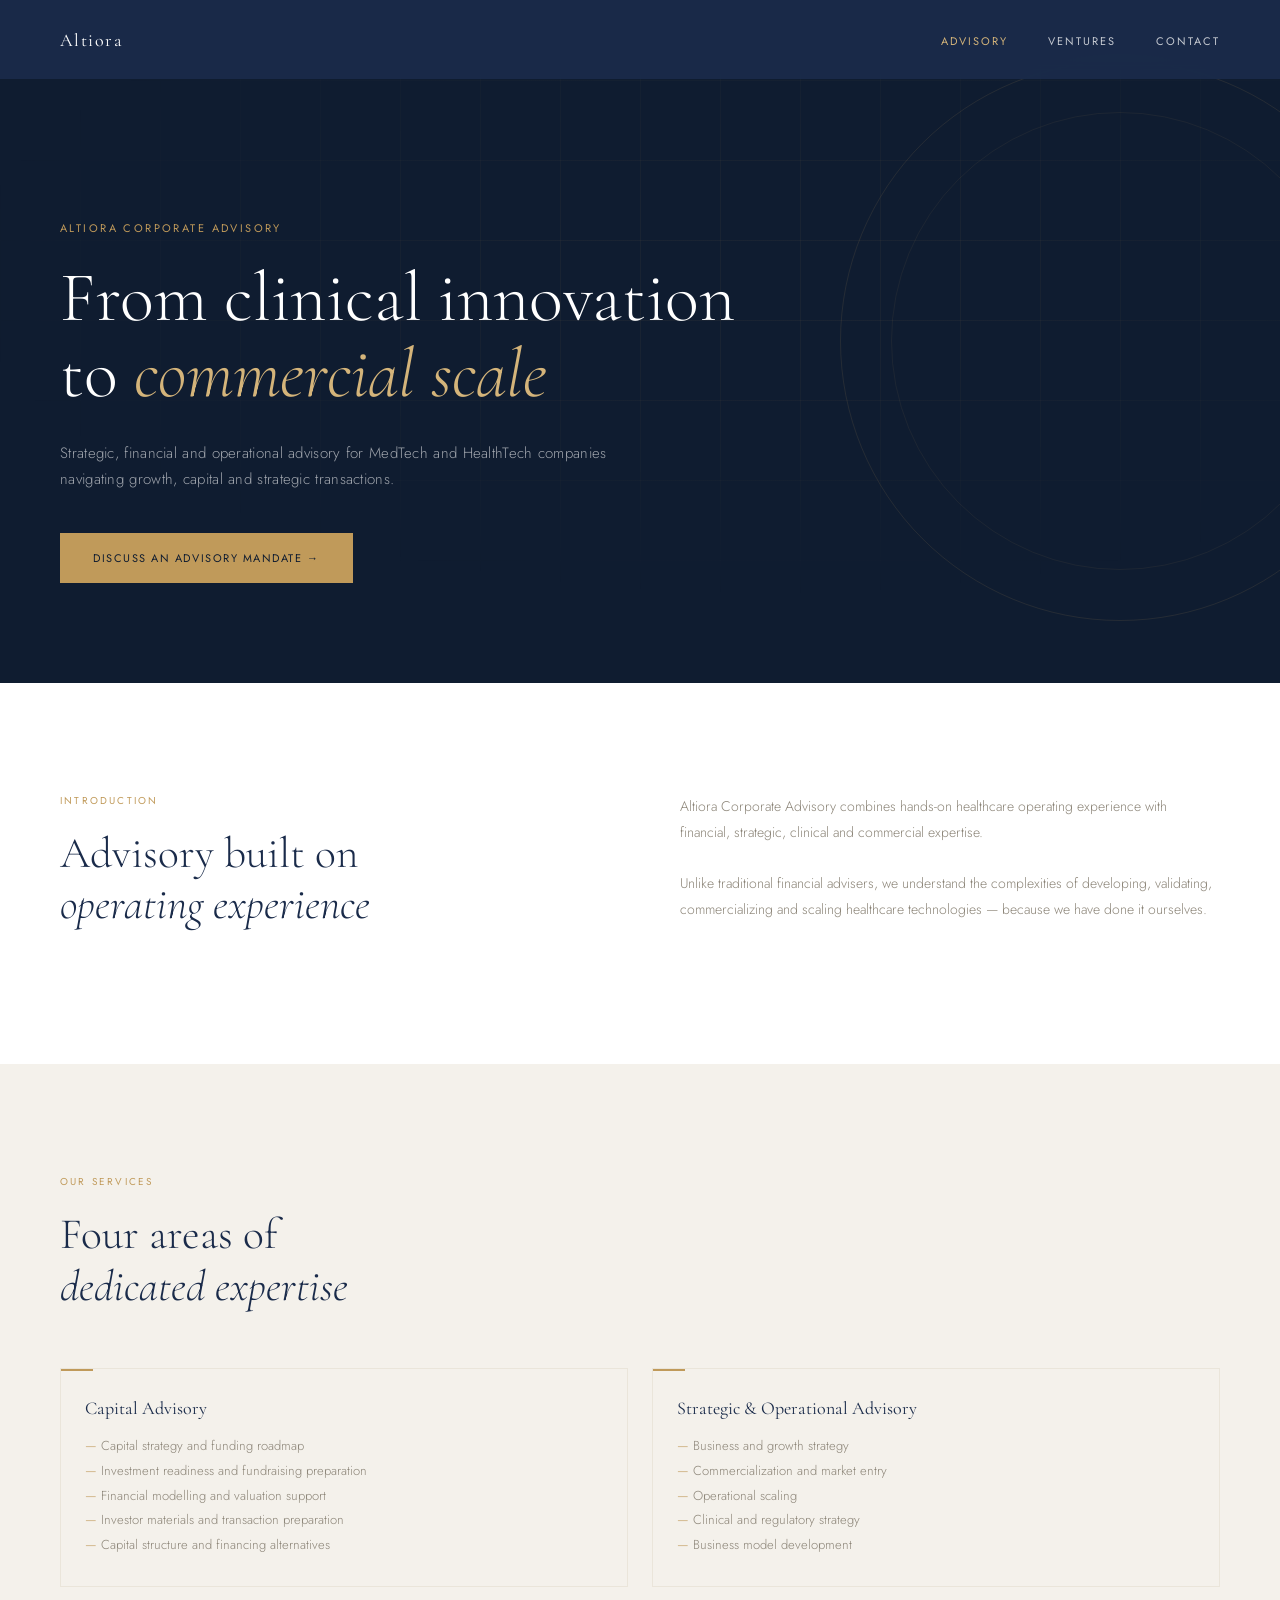
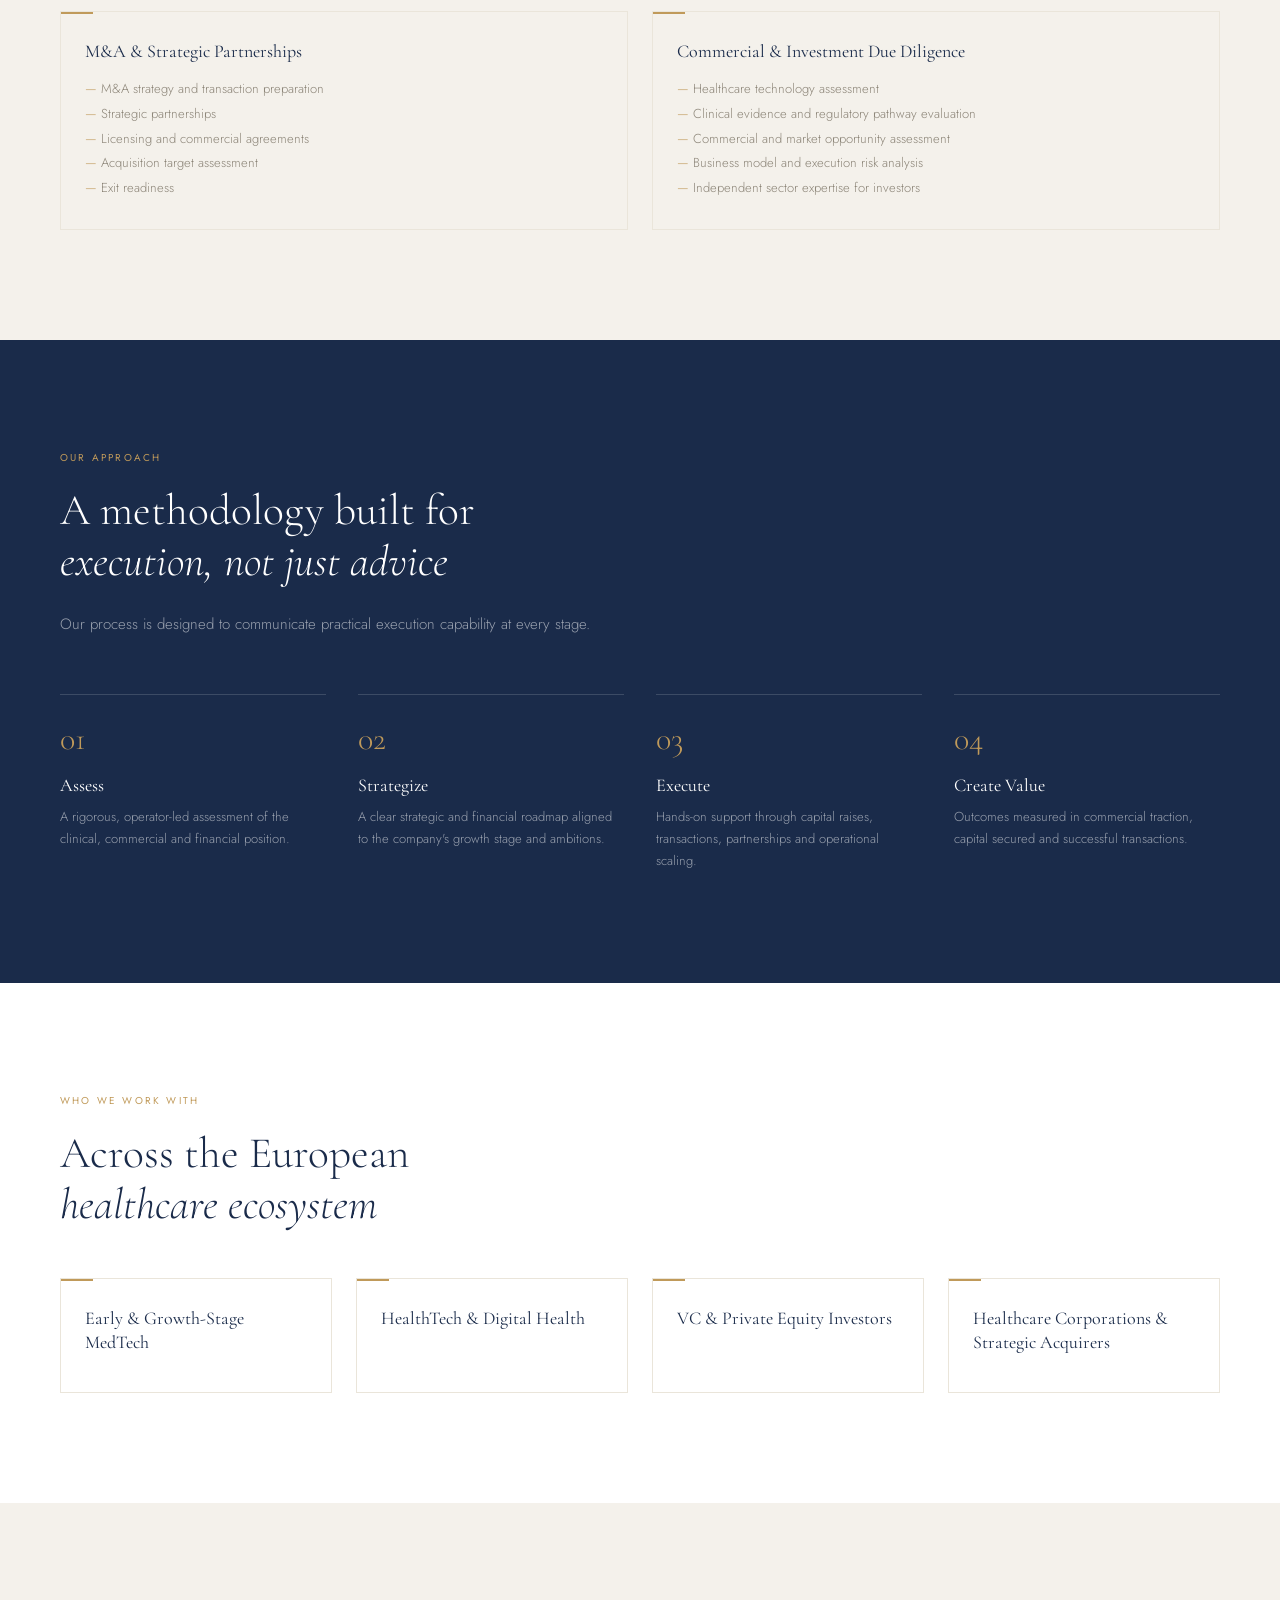
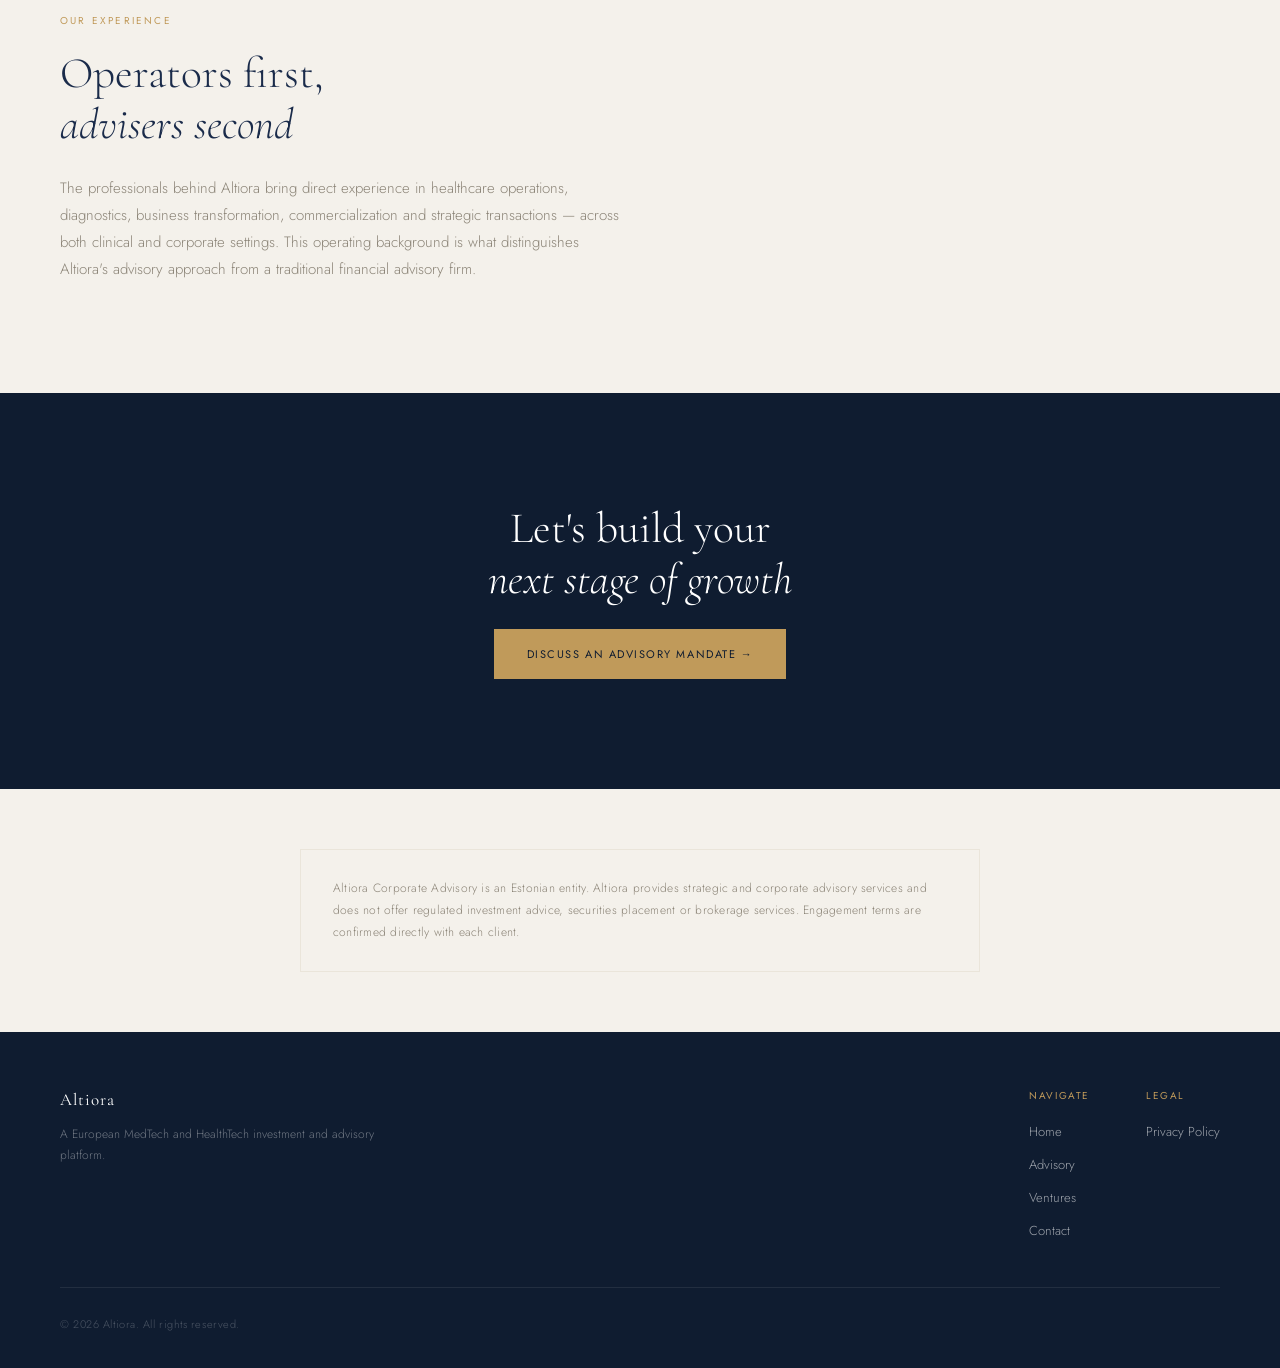
==== commit 7c6fa049: "Present Advisory as an established Estonian entity Per confirmation: legal formation is not expected" ====
--- a/advisory/index.html
+++ b/advisory/index.html
@@ -175,7 +175,7 @@
 <!-- LEGAL NOTICE -->
 <section class="section-alt" style="padding-top:60px; padding-bottom:60px;">
   <div class="notice-box on-light fade-up" style="margin:0 auto;">
-    <p>Altiora Corporate Advisory is being established in Estonia. Altiora provides strategic and corporate advisory services and does not offer regulated investment advice, securities placement or brokerage services. Engagement terms are confirmed directly with each client.</p>
+    <p>Altiora Corporate Advisory is an Estonian entity. Altiora provides strategic and corporate advisory services and does not offer regulated investment advice, securities placement or brokerage services. Engagement terms are confirmed directly with each client.</p>
   </div>
 </section>
 
